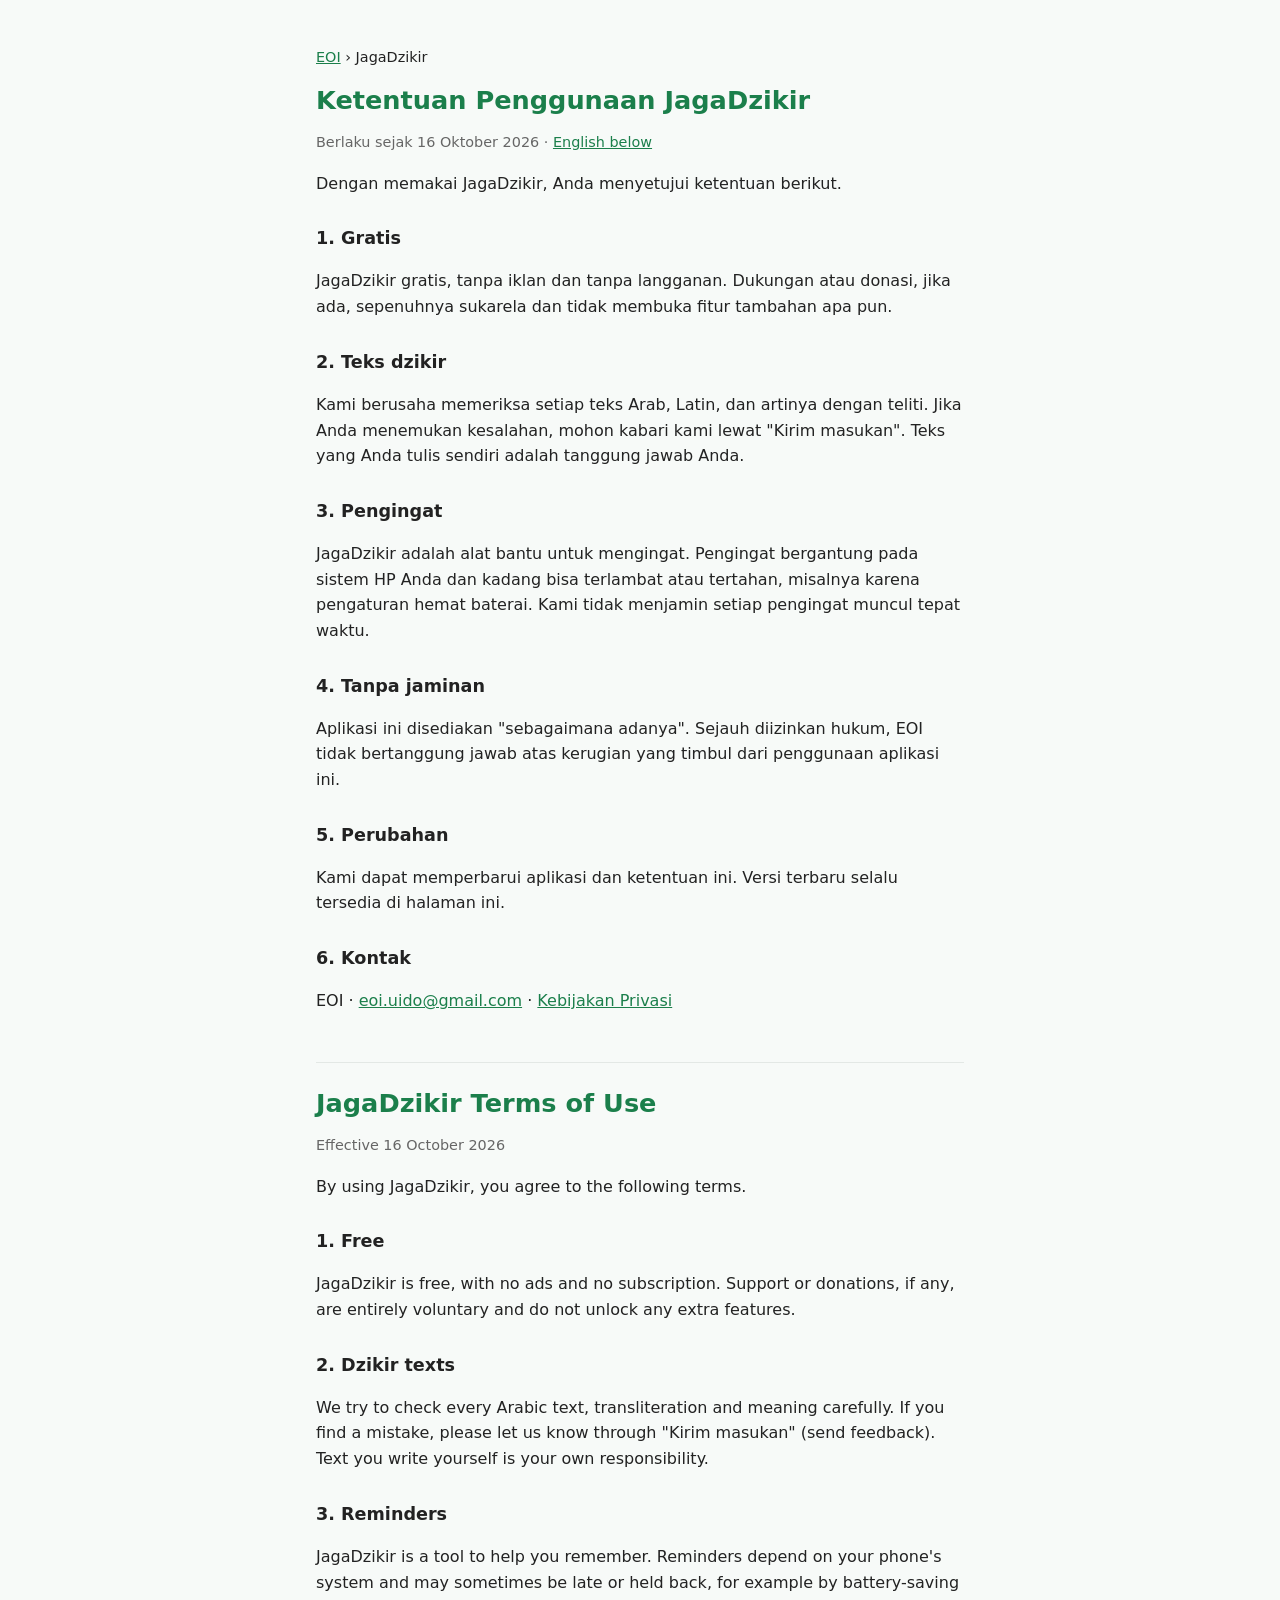
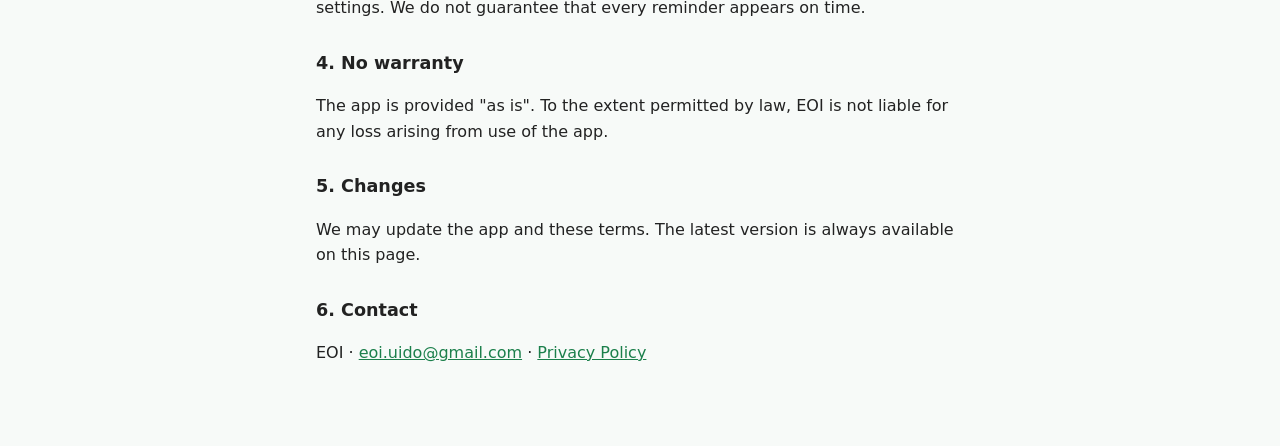
==== jagadzikir/ketentuan.html @ 836a6cdb "EOI site with JagaDzikir privacy policy and terms Co-Authored-By: Claude Opus 5.5 <noreply@anthropic" ====
<!doctype html>
<html lang="id">
<head>
<meta charset="utf-8">
<meta name="viewport" content="width=device-width, initial-scale=1">
<title>JagaDzikir: Ketentuan Penggunaan / Terms of Use</title>
<link rel="stylesheet" href="../style.css">
</head>
<body>
<main>
<p class="back"><a href="../">EOI</a> › JagaDzikir</p>

<h1>Ketentuan Penggunaan JagaDzikir</h1>
<p class="meta">Berlaku sejak 16 Oktober 2026 · <a href="#en">English below</a></p>

<p>Dengan memakai JagaDzikir, Anda menyetujui ketentuan berikut.</p>

<h2>1. Gratis</h2>
<p>JagaDzikir gratis, tanpa iklan dan tanpa langganan. Dukungan atau donasi, jika ada, sepenuhnya sukarela dan tidak membuka fitur tambahan apa pun.</p>

<h2>2. Teks dzikir</h2>
<p>Kami berusaha memeriksa setiap teks Arab, Latin, dan artinya dengan teliti. Jika Anda menemukan kesalahan, mohon kabari kami lewat "Kirim masukan". Teks yang Anda tulis sendiri adalah tanggung jawab Anda.</p>

<h2>3. Pengingat</h2>
<p>JagaDzikir adalah alat bantu untuk mengingat. Pengingat bergantung pada sistem HP Anda dan kadang bisa terlambat atau tertahan, misalnya karena pengaturan hemat baterai. Kami tidak menjamin setiap pengingat muncul tepat waktu.</p>

<h2>4. Tanpa jaminan</h2>
<p>Aplikasi ini disediakan "sebagaimana adanya". Sejauh diizinkan hukum, EOI tidak bertanggung jawab atas kerugian yang timbul dari penggunaan aplikasi ini.</p>

<h2>5. Perubahan</h2>
<p>Kami dapat memperbarui aplikasi dan ketentuan ini. Versi terbaru selalu tersedia di halaman ini.</p>

<h2>6. Kontak</h2>
<p>EOI · <a href="mailto:eoi.uido@gmail.com">eoi.uido@gmail.com</a> · <a href="privasi.html">Kebijakan Privasi</a></p>

<hr>

<h1 id="en">JagaDzikir Terms of Use</h1>
<p class="meta">Effective 16 October 2026</p>

<p>By using JagaDzikir, you agree to the following terms.</p>

<h2>1. Free</h2>
<p>JagaDzikir is free, with no ads and no subscription. Support or donations, if any, are entirely voluntary and do not unlock any extra features.</p>

<h2>2. Dzikir texts</h2>
<p>We try to check every Arabic text, transliteration and meaning carefully. If you find a mistake, please let us know through "Kirim masukan" (send feedback). Text you write yourself is your own responsibility.</p>

<h2>3. Reminders</h2>
<p>JagaDzikir is a tool to help you remember. Reminders depend on your phone's system and may sometimes be late or held back, for example by battery-saving settings. We do not guarantee that every reminder appears on time.</p>

<h2>4. No warranty</h2>
<p>The app is provided "as is". To the extent permitted by law, EOI is not liable for any loss arising from use of the app.</p>

<h2>5. Changes</h2>
<p>We may update the app and these terms. The latest version is always available on this page.</p>

<h2>6. Contact</h2>
<p>EOI · <a href="mailto:eoi.uido@gmail.com">eoi.uido@gmail.com</a> · <a href="privasi.html#en">Privacy Policy</a></p>
</main>
</body>
</html>
---- style.css ----
:root { --green: #1B7F4B; --text: #222; --soft: #666; --bg: #F7FAF8; --line: #E3E8E5; }
@media (prefers-color-scheme: dark) {
  :root { --green: #5CC08A; --text: #E8ECEA; --soft: #A3ABA7; --bg: #121614; --line: #2A302D; }
}
* { box-sizing: border-box; }
body { margin: 0; background: var(--bg); color: var(--text); font: 16px/1.6 system-ui, -apple-system, "Segoe UI", Roboto, sans-serif; }
main { max-width: 680px; margin: 0 auto; padding: 32px 16px 64px; }
h1 { color: var(--green); font-size: 1.6rem; line-height: 1.3; margin: 0.5em 0 0.2em; }
h2 { font-size: 1.1rem; margin: 1.6em 0 0.3em; }
a { color: var(--green); }
hr { border: 0; border-top: 1px solid var(--line); margin: 48px 0 24px; }
.meta { color: var(--soft); font-size: 0.9rem; }
.back { font-size: 0.9rem; }
.logo { display: inline-block; background: var(--green); color: #fff; font-weight: 700; border-radius: 50%; width: 64px; height: 64px; line-height: 64px; text-align: center; margin: 0; }
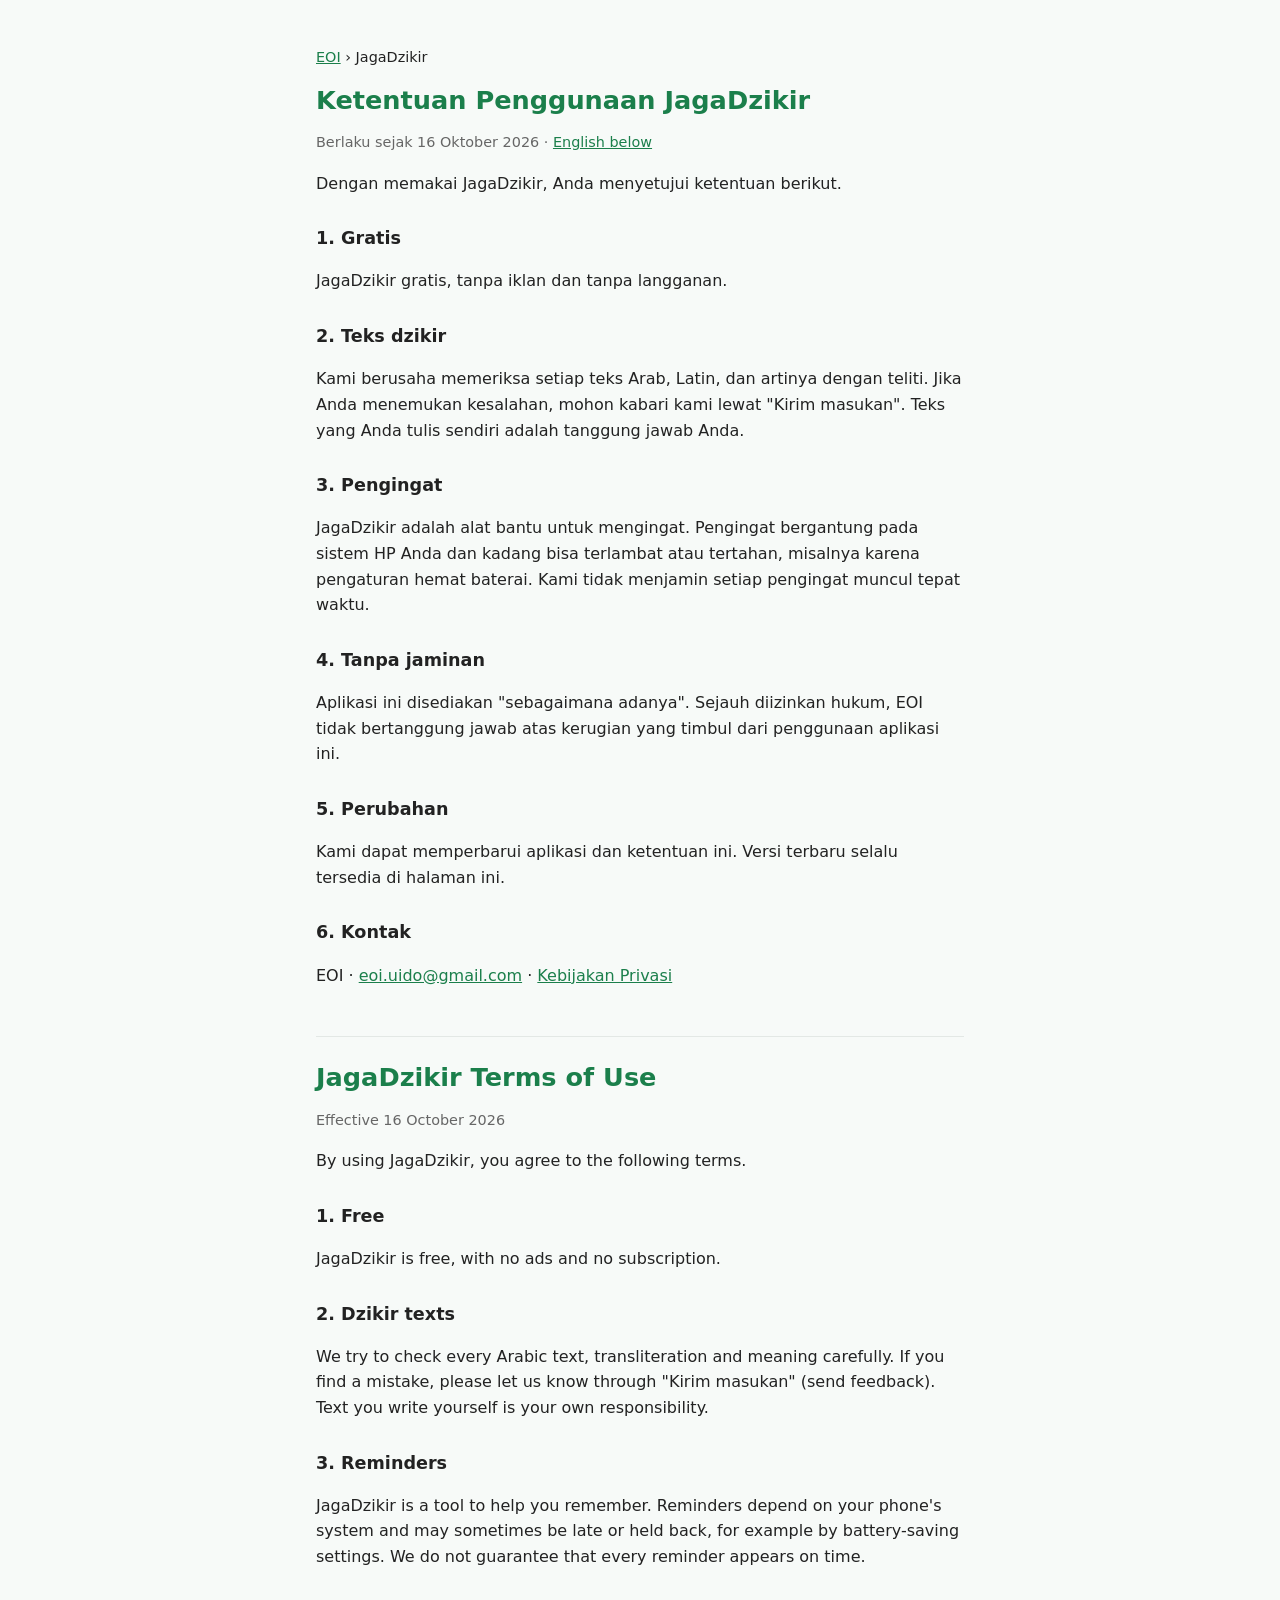
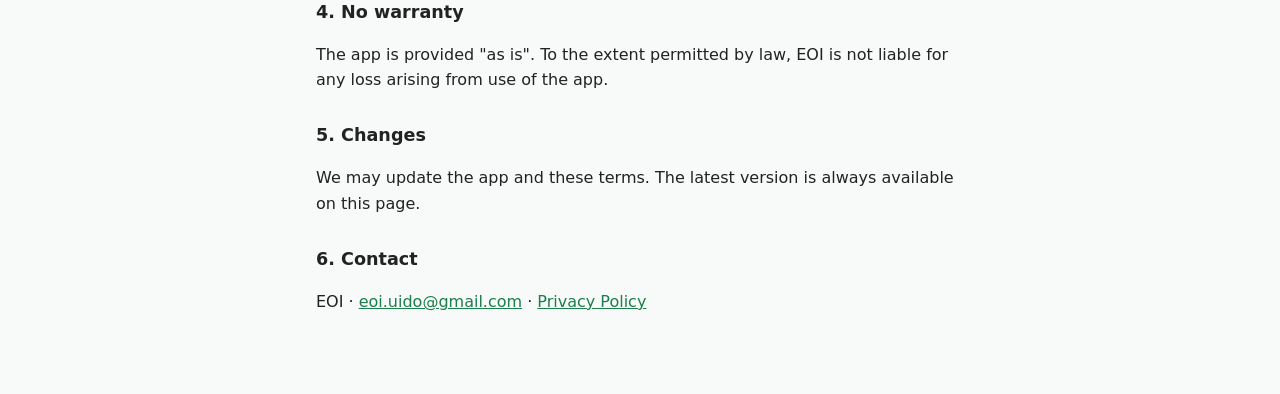
==== commit 1be38a45: "Terms: remove donation sentence Co-Authored-By: Claude Opus 5.5 <noreply@anthropic.com>" ====
--- a/jagadzikir/ketentuan.html
+++ b/jagadzikir/ketentuan.html
@@ -16,7 +16,7 @@
 <p>Dengan memakai JagaDzikir, Anda menyetujui ketentuan berikut.</p>
 
 <h2>1. Gratis</h2>
-<p>JagaDzikir gratis, tanpa iklan dan tanpa langganan. Dukungan atau donasi, jika ada, sepenuhnya sukarela dan tidak membuka fitur tambahan apa pun.</p>
+<p>JagaDzikir gratis, tanpa iklan dan tanpa langganan.</p>
 
 <h2>2. Teks dzikir</h2>
 <p>Kami berusaha memeriksa setiap teks Arab, Latin, dan artinya dengan teliti. Jika Anda menemukan kesalahan, mohon kabari kami lewat "Kirim masukan". Teks yang Anda tulis sendiri adalah tanggung jawab Anda.</p>
@@ -41,7 +41,7 @@
 <p>By using JagaDzikir, you agree to the following terms.</p>
 
 <h2>1. Free</h2>
-<p>JagaDzikir is free, with no ads and no subscription. Support or donations, if any, are entirely voluntary and do not unlock any extra features.</p>
+<p>JagaDzikir is free, with no ads and no subscription.</p>
 
 <h2>2. Dzikir texts</h2>
 <p>We try to check every Arabic text, transliteration and meaning carefully. If you find a mistake, please let us know through "Kirim masukan" (send feedback). Text you write yourself is your own responsibility.</p>
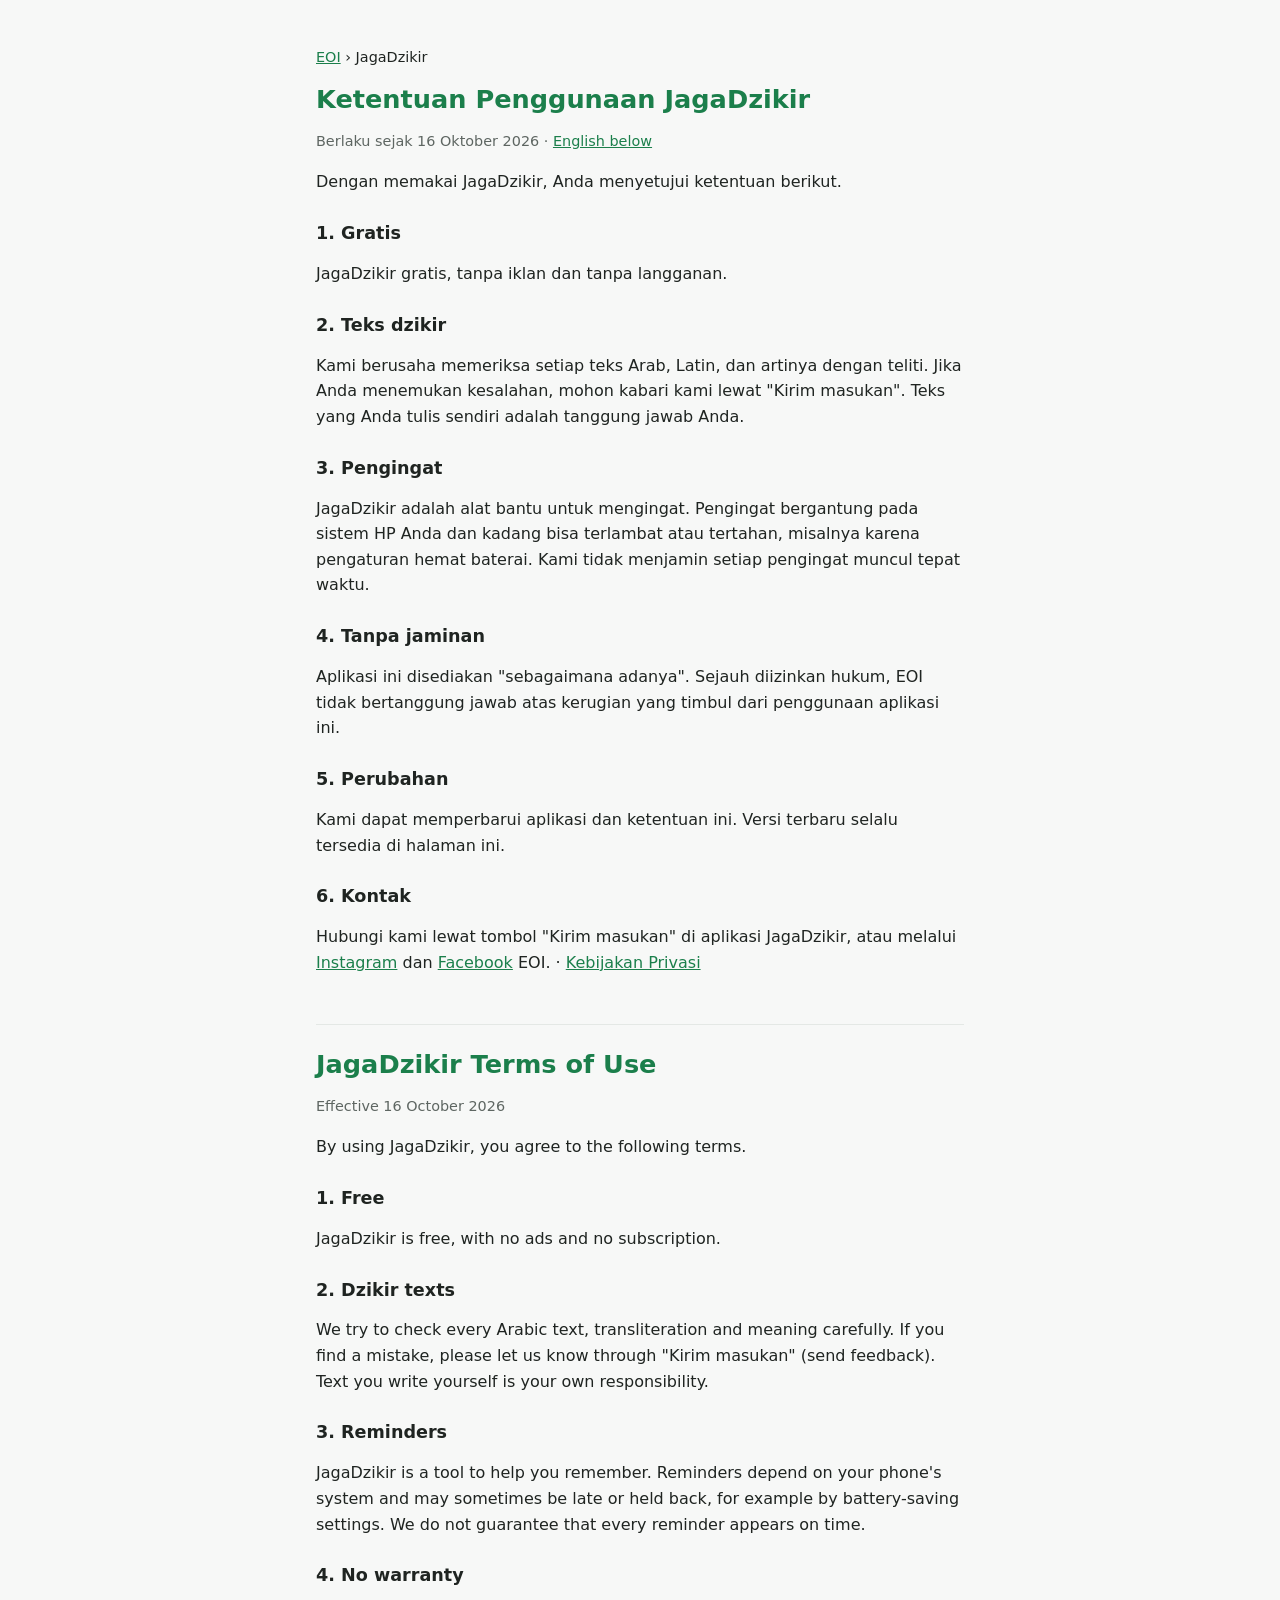
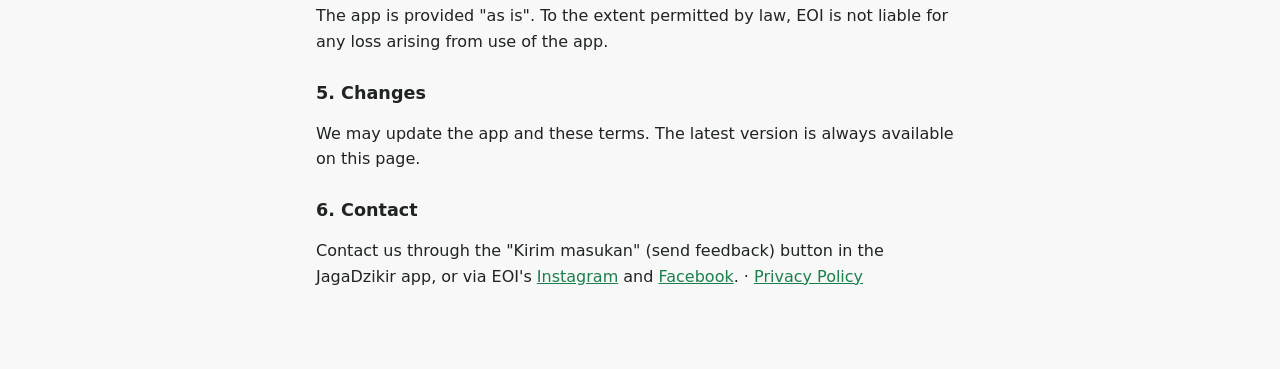
==== commit 4daf6c21: "New EOI home page: app cards, ID/EN switch, Instagram and Facebook; no email on the site Co-Authored" ====
--- a/jagadzikir/ketentuan.html
+++ b/jagadzikir/ketentuan.html
@@ -7,7 +7,7 @@
 <link rel="stylesheet" href="../style.css">
 </head>
 <body>
-<main>
+<main class="doc">
 <p class="back"><a href="../">EOI</a> › JagaDzikir</p>
 
 <h1>Ketentuan Penggunaan JagaDzikir</h1>
@@ -31,7 +31,7 @@
 <p>Kami dapat memperbarui aplikasi dan ketentuan ini. Versi terbaru selalu tersedia di halaman ini.</p>
 
 <h2>6. Kontak</h2>
-<p>EOI · <a href="mailto:eoi.uido@gmail.com">eoi.uido@gmail.com</a> · <a href="privasi.html">Kebijakan Privasi</a></p>
+<p>Hubungi kami lewat tombol "Kirim masukan" di aplikasi JagaDzikir, atau melalui <a href="https://www.instagram.com/eoi.uido/">Instagram</a> dan <a href="https://www.facebook.com/profile.php?id=61594944316459">Facebook</a> EOI. · <a href="privasi.html">Kebijakan Privasi</a></p>
 
 <hr>
 
@@ -56,7 +56,7 @@
 <p>We may update the app and these terms. The latest version is always available on this page.</p>
 
 <h2>6. Contact</h2>
-<p>EOI · <a href="mailto:eoi.uido@gmail.com">eoi.uido@gmail.com</a> · <a href="privasi.html#en">Privacy Policy</a></p>
+<p>Contact us through the "Kirim masukan" (send feedback) button in the JagaDzikir app, or via EOI's <a href="https://www.instagram.com/eoi.uido/">Instagram</a> and <a href="https://www.facebook.com/profile.php?id=61594944316459">Facebook</a>. · <a href="privasi.html#en">Privacy Policy</a></p>
 </main>
 </body>
 </html>
--- a/style.css
+++ b/style.css
@@ -1,14 +1,75 @@
-:root { --green: #1B7F4B; --text: #222; --soft: #666; --bg: #F7FAF8; --line: #E3E8E5; }
+:root {
+  --green: #1B7F4B;
+  --text: #1F2421;
+  --soft: #5E6662;
+  --bg: #F7F8F7;
+  --card: #FFFFFF;
+  --line: #E4E8E5;
+  --chip: #EEF1EF;
+}
 @media (prefers-color-scheme: dark) {
-  :root { --green: #5CC08A; --text: #E8ECEA; --soft: #A3ABA7; --bg: #121614; --line: #2A302D; }
+  :root {
+    --green: #5CC08A;
+    --text: #E8ECEA;
+    --soft: #A3ABA7;
+    --bg: #121514;
+    --card: #1A1E1C;
+    --line: #2A302D;
+    --chip: #232826;
+  }
 }
+
 * { box-sizing: border-box; }
 body { margin: 0; background: var(--bg); color: var(--text); font: 16px/1.6 system-ui, -apple-system, "Segoe UI", Roboto, sans-serif; }
-main { max-width: 680px; margin: 0 auto; padding: 32px 16px 64px; }
-h1 { color: var(--green); font-size: 1.6rem; line-height: 1.3; margin: 0.5em 0 0.2em; }
-h2 { font-size: 1.1rem; margin: 1.6em 0 0.3em; }
 a { color: var(--green); }
-hr { border: 0; border-top: 1px solid var(--line); margin: 48px 0 24px; }
+h1, h2, h3 { line-height: 1.25; }
+
+/* Language switch: only the active language is shown. */
+html[data-lang="id"] [lang="en"]:not(html),
+html[data-lang="en"] [lang="id"]:not(html) { display: none; }
+
+/* Header */
+.top, main, .bottom { max-width: 960px; margin: 0 auto; padding-left: 16px; padding-right: 16px; }
+.top { display: flex; align-items: center; justify-content: space-between; padding-top: 20px; padding-bottom: 8px; }
+.brand { text-decoration: none; }
+.logo { display: inline-flex; align-items: center; justify-content: center; width: 48px; height: 48px; border-radius: 50%; background: #1B7F4B; color: #fff; font-weight: 700; font-size: 15px; letter-spacing: 0.5px; }
+.lang { display: inline-flex; border: 1px solid var(--line); border-radius: 999px; padding: 3px; background: var(--card); }
+.lang button { border: 0; background: transparent; color: var(--soft); font: inherit; font-size: 14px; font-weight: 600; padding: 6px 14px; border-radius: 999px; cursor: pointer; }
+.lang button[aria-pressed="true"] { background: #1B7F4B; color: #fff; }
+
+/* Hero */
+.hero { padding: 40px 0 24px; }
+.hero h1 { font-size: clamp(1.8rem, 5vw, 2.8rem); margin: 0 0 12px; max-width: 18ch; }
+.lead { color: var(--soft); font-size: 1.1rem; margin: 0; max-width: 40ch; }
+
+.section-title { font-size: 0.85rem; text-transform: uppercase; letter-spacing: 1px; color: var(--soft); margin: 32px 0 12px; }
+
+/* App cards */
+.apps { display: grid; grid-template-columns: repeat(auto-fill, minmax(280px, 1fr)); gap: 16px; }
+.app { background: var(--card); border: 1px solid var(--line); border-top: 4px solid var(--app); border-radius: 16px; padding: 20px; display: flex; flex-direction: column; gap: 10px; }
+.app p { margin: 0; }
+.app-head { display: flex; gap: 14px; align-items: center; }
+.app-icon { width: 56px; height: 56px; border-radius: 14px; background: var(--app); display: flex; align-items: center; justify-content: center; flex: none; }
+.app-icon svg { width: 34px; height: 34px; }
+.app h3 { margin: 0 0 4px; font-size: 1.2rem; }
+.tags { display: flex; flex-wrap: wrap; gap: 6px; }
+.tags span { font-size: 12px; font-weight: 600; color: var(--soft); background: var(--chip); padding: 2px 10px; border-radius: 999px; }
+.status { font-size: 14px; font-weight: 600; color: var(--app); background: var(--app-soft); align-self: flex-start; padding: 4px 12px; border-radius: 8px; }
+@media (prefers-color-scheme: dark) { .status { background: var(--chip); } }
+.app-links { display: flex; flex-wrap: wrap; gap: 4px 16px; font-size: 14px; margin-top: auto !important; padding-top: 6px; }
+
+/* Footer */
+.bottom { padding-top: 24px; padding-bottom: 48px; border-top: 1px solid var(--line); margin-top: 48px; }
+.socials { display: flex; flex-wrap: wrap; gap: 10px; }
+.socials a { display: inline-flex; align-items: center; gap: 8px; text-decoration: none; color: var(--text); background: var(--card); border: 1px solid var(--line); border-radius: 999px; padding: 8px 14px; font-size: 14px; }
+.socials a:hover { border-color: var(--green); }
+.socials svg { width: 20px; height: 20px; flex: none; }
+.bottom .meta { margin-top: 20px; }
+
+/* Shared with the policy pages */
 .meta { color: var(--soft); font-size: 0.9rem; }
 .back { font-size: 0.9rem; }
-.logo { display: inline-block; background: var(--green); color: #fff; font-weight: 700; border-radius: 50%; width: 64px; height: 64px; line-height: 64px; text-align: center; margin: 0; }
+main > h1 { color: var(--green); font-size: 1.6rem; margin: 0.5em 0 0.2em; }
+main > h2 { font-size: 1.1rem; margin: 1.6em 0 0.3em; }
+main > hr { border: 0; border-top: 1px solid var(--line); margin: 48px 0 24px; }
+main.doc { max-width: 680px; padding-top: 32px; padding-bottom: 64px; }
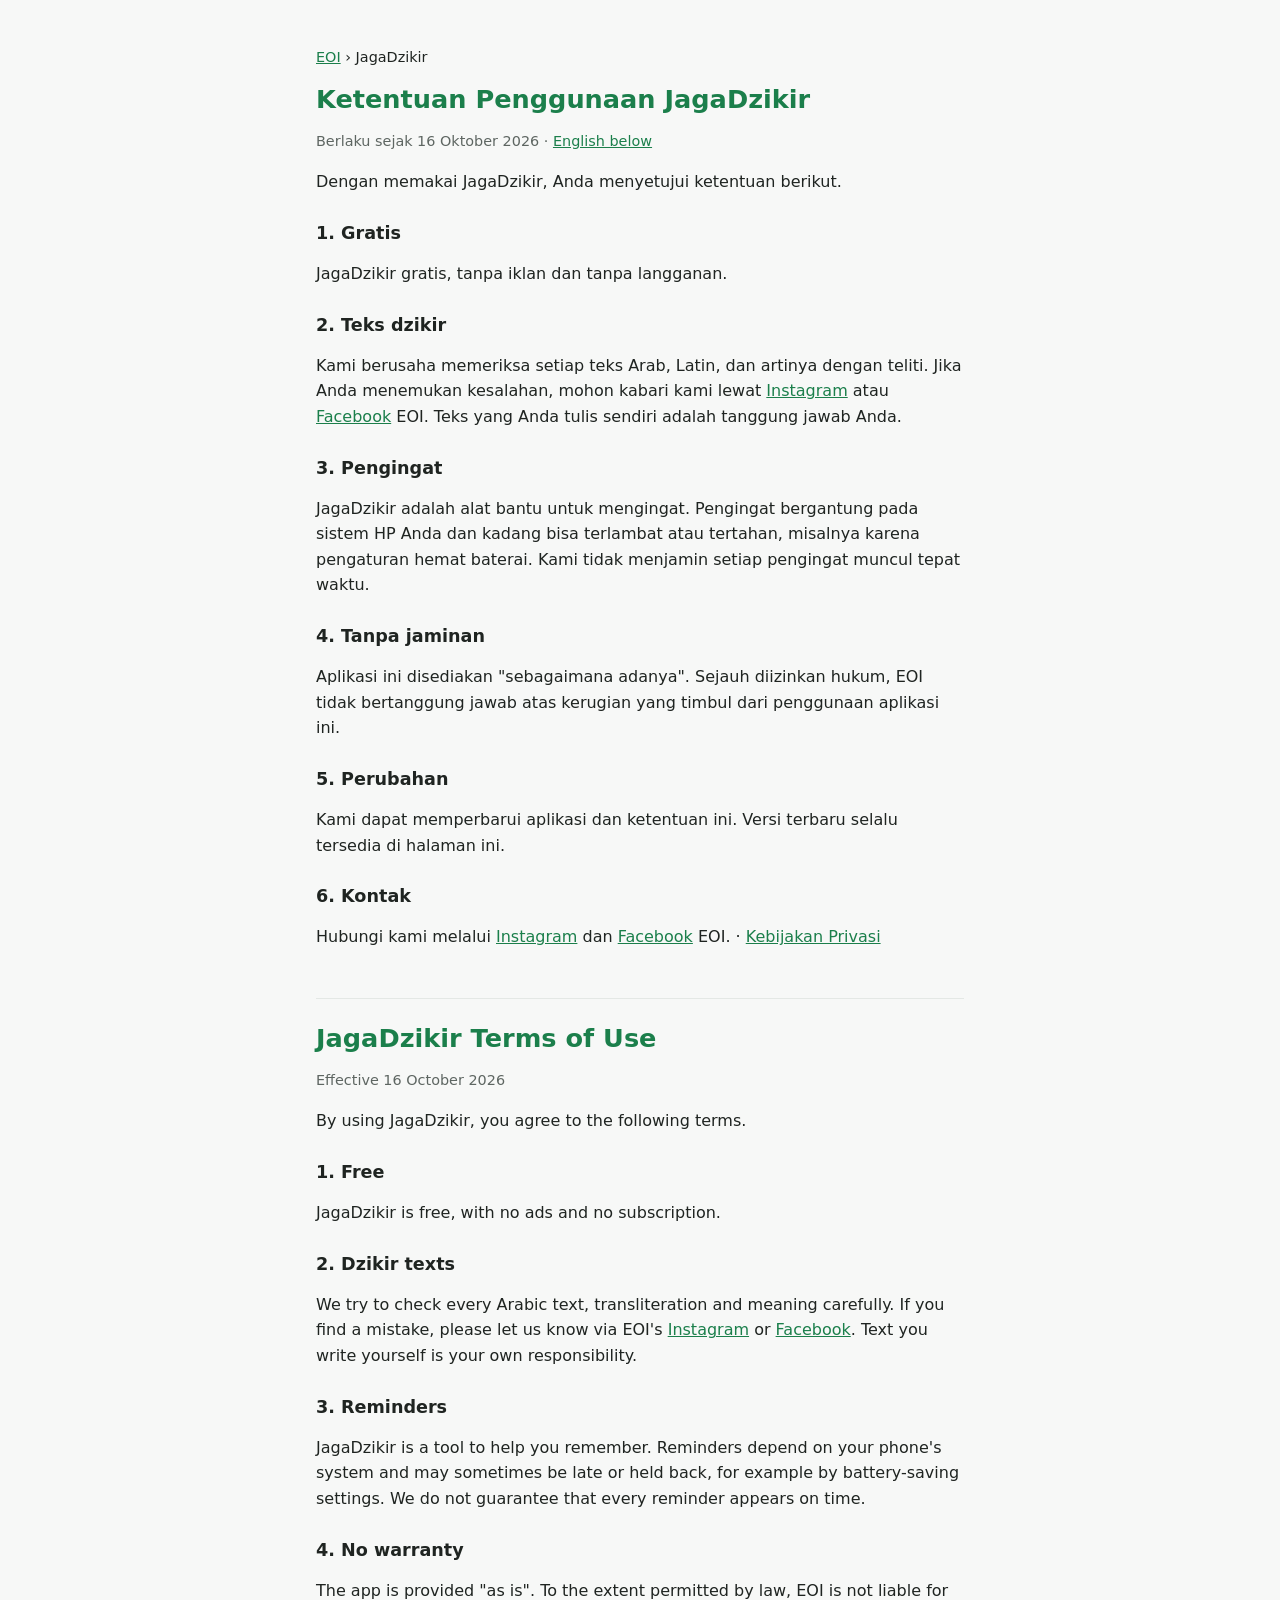
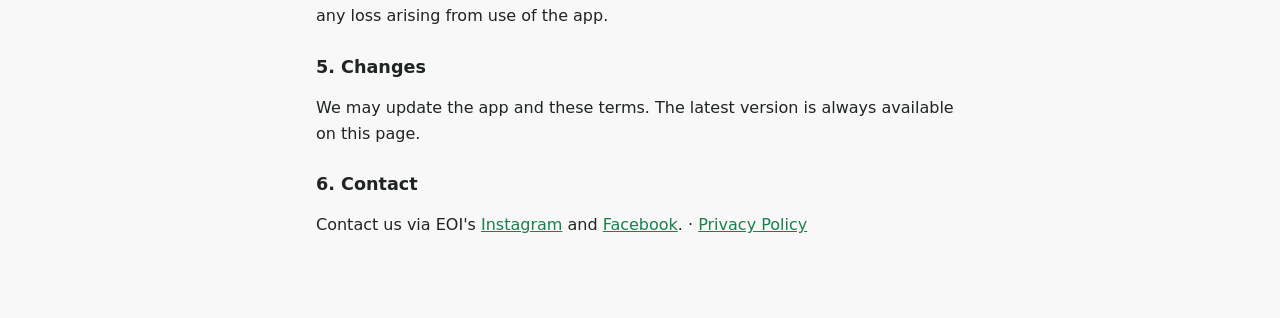
==== commit 7cd48973: "Policies: contact via Instagram and Facebook instead of the in-app feedback button Co-Authored-By: C" ====
--- a/jagadzikir/ketentuan.html
+++ b/jagadzikir/ketentuan.html
@@ -19,7 +19,7 @@
 <p>JagaDzikir gratis, tanpa iklan dan tanpa langganan.</p>
 
 <h2>2. Teks dzikir</h2>
-<p>Kami berusaha memeriksa setiap teks Arab, Latin, dan artinya dengan teliti. Jika Anda menemukan kesalahan, mohon kabari kami lewat "Kirim masukan". Teks yang Anda tulis sendiri adalah tanggung jawab Anda.</p>
+<p>Kami berusaha memeriksa setiap teks Arab, Latin, dan artinya dengan teliti. Jika Anda menemukan kesalahan, mohon kabari kami lewat <a href="https://www.instagram.com/eoi.uido/">Instagram</a> atau <a href="https://www.facebook.com/profile.php?id=61594944316459">Facebook</a> EOI. Teks yang Anda tulis sendiri adalah tanggung jawab Anda.</p>
 
 <h2>3. Pengingat</h2>
 <p>JagaDzikir adalah alat bantu untuk mengingat. Pengingat bergantung pada sistem HP Anda dan kadang bisa terlambat atau tertahan, misalnya karena pengaturan hemat baterai. Kami tidak menjamin setiap pengingat muncul tepat waktu.</p>
@@ -31,7 +31,7 @@
 <p>Kami dapat memperbarui aplikasi dan ketentuan ini. Versi terbaru selalu tersedia di halaman ini.</p>
 
 <h2>6. Kontak</h2>
-<p>Hubungi kami lewat tombol "Kirim masukan" di aplikasi JagaDzikir, atau melalui <a href="https://www.instagram.com/eoi.uido/">Instagram</a> dan <a href="https://www.facebook.com/profile.php?id=61594944316459">Facebook</a> EOI. · <a href="privasi.html">Kebijakan Privasi</a></p>
+<p>Hubungi kami melalui <a href="https://www.instagram.com/eoi.uido/">Instagram</a> dan <a href="https://www.facebook.com/profile.php?id=61594944316459">Facebook</a> EOI. · <a href="privasi.html">Kebijakan Privasi</a></p>
 
 <hr>
 
@@ -44,7 +44,7 @@
 <p>JagaDzikir is free, with no ads and no subscription.</p>
 
 <h2>2. Dzikir texts</h2>
-<p>We try to check every Arabic text, transliteration and meaning carefully. If you find a mistake, please let us know through "Kirim masukan" (send feedback). Text you write yourself is your own responsibility.</p>
+<p>We try to check every Arabic text, transliteration and meaning carefully. If you find a mistake, please let us know via EOI's <a href="https://www.instagram.com/eoi.uido/">Instagram</a> or <a href="https://www.facebook.com/profile.php?id=61594944316459">Facebook</a>. Text you write yourself is your own responsibility.</p>
 
 <h2>3. Reminders</h2>
 <p>JagaDzikir is a tool to help you remember. Reminders depend on your phone's system and may sometimes be late or held back, for example by battery-saving settings. We do not guarantee that every reminder appears on time.</p>
@@ -56,7 +56,7 @@
 <p>We may update the app and these terms. The latest version is always available on this page.</p>
 
 <h2>6. Contact</h2>
-<p>Contact us through the "Kirim masukan" (send feedback) button in the JagaDzikir app, or via EOI's <a href="https://www.instagram.com/eoi.uido/">Instagram</a> and <a href="https://www.facebook.com/profile.php?id=61594944316459">Facebook</a>. · <a href="privasi.html#en">Privacy Policy</a></p>
+<p>Contact us via EOI's <a href="https://www.instagram.com/eoi.uido/">Instagram</a> and <a href="https://www.facebook.com/profile.php?id=61594944316459">Facebook</a>. · <a href="privasi.html#en">Privacy Policy</a></p>
 </main>
 </body>
 </html>
